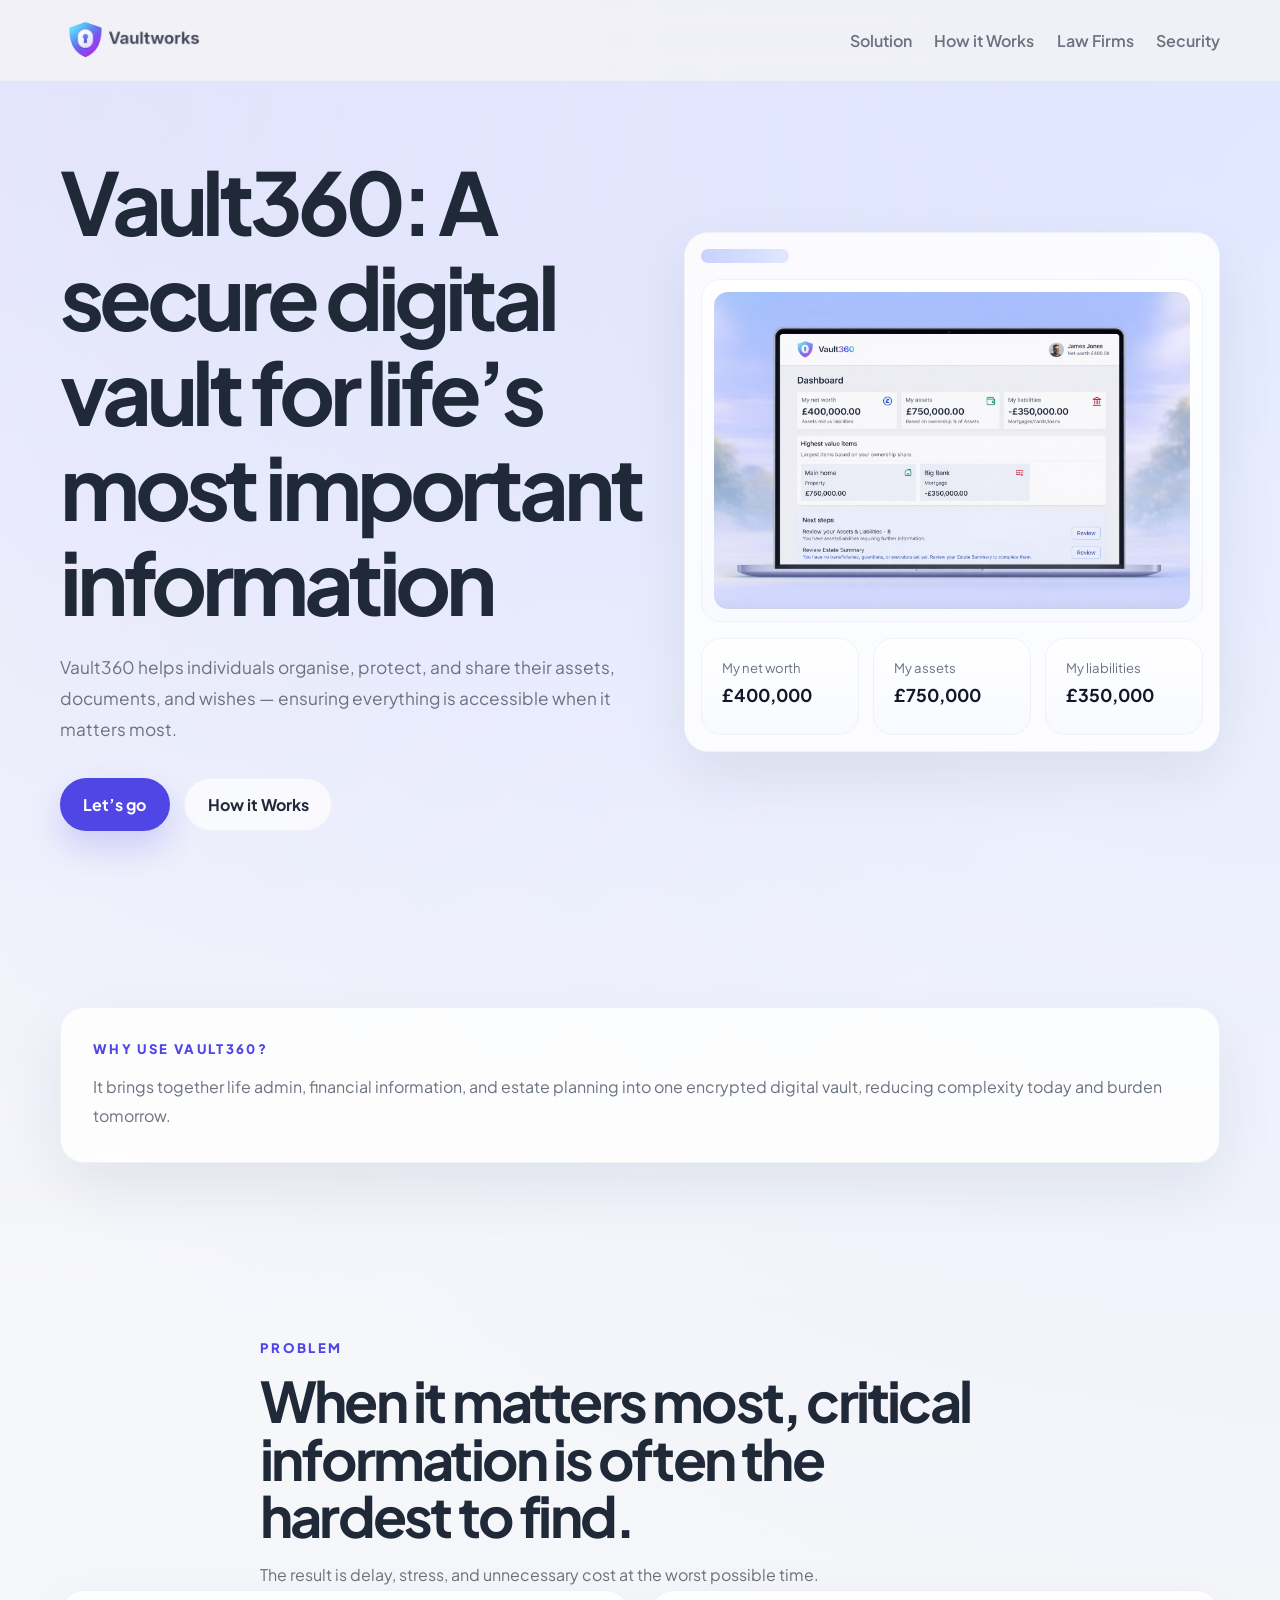
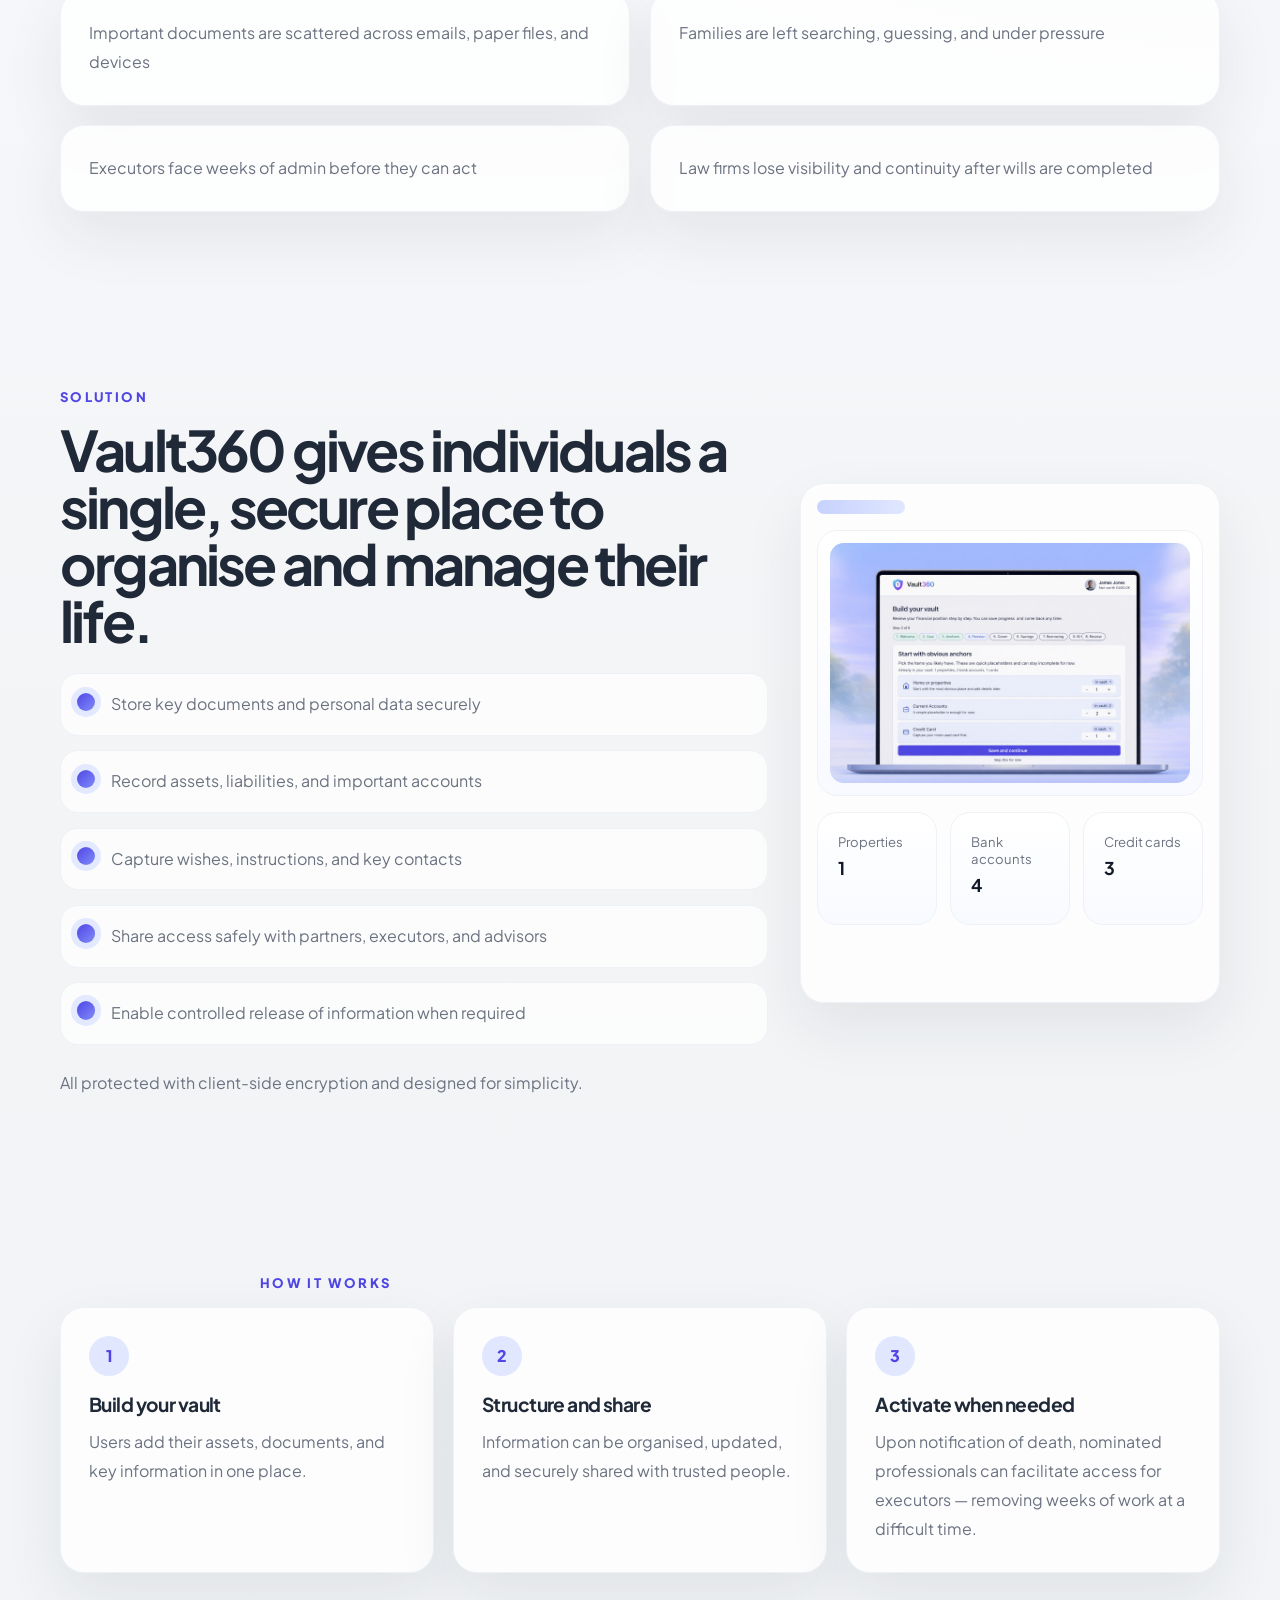
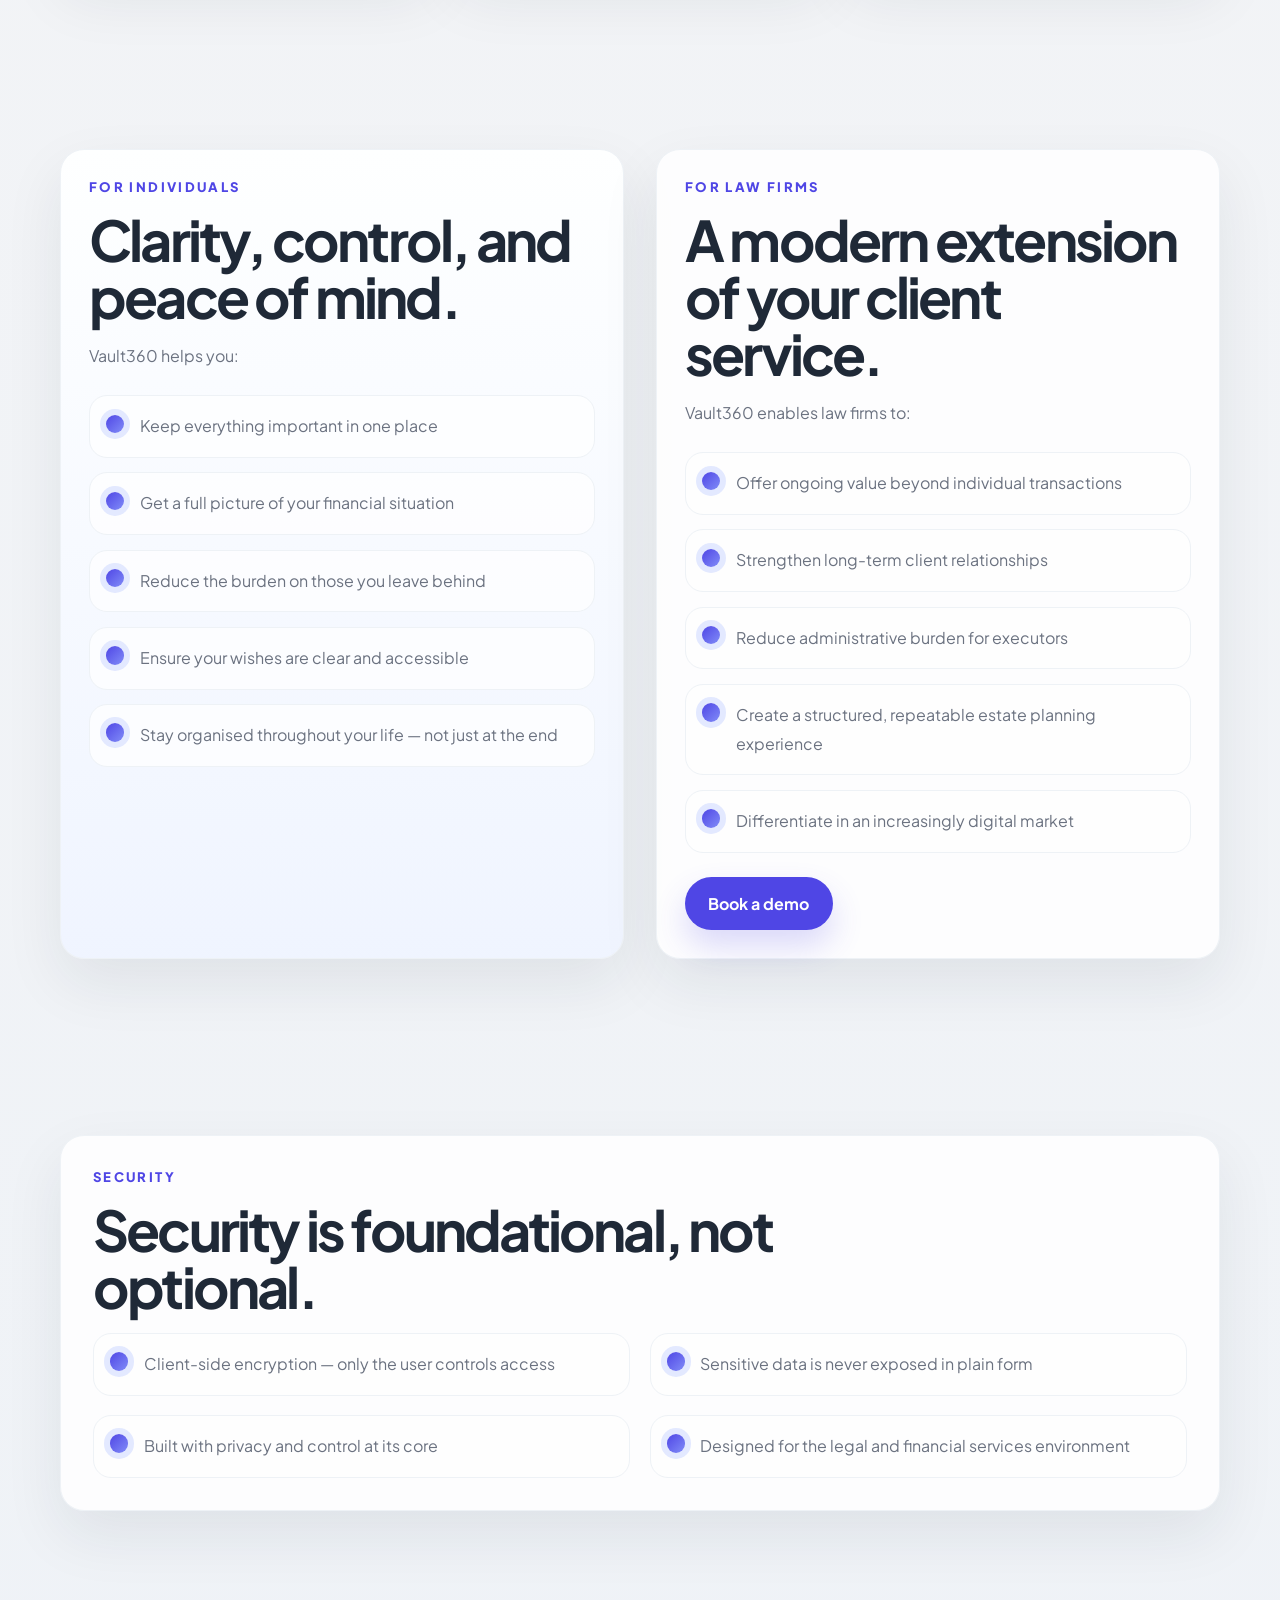
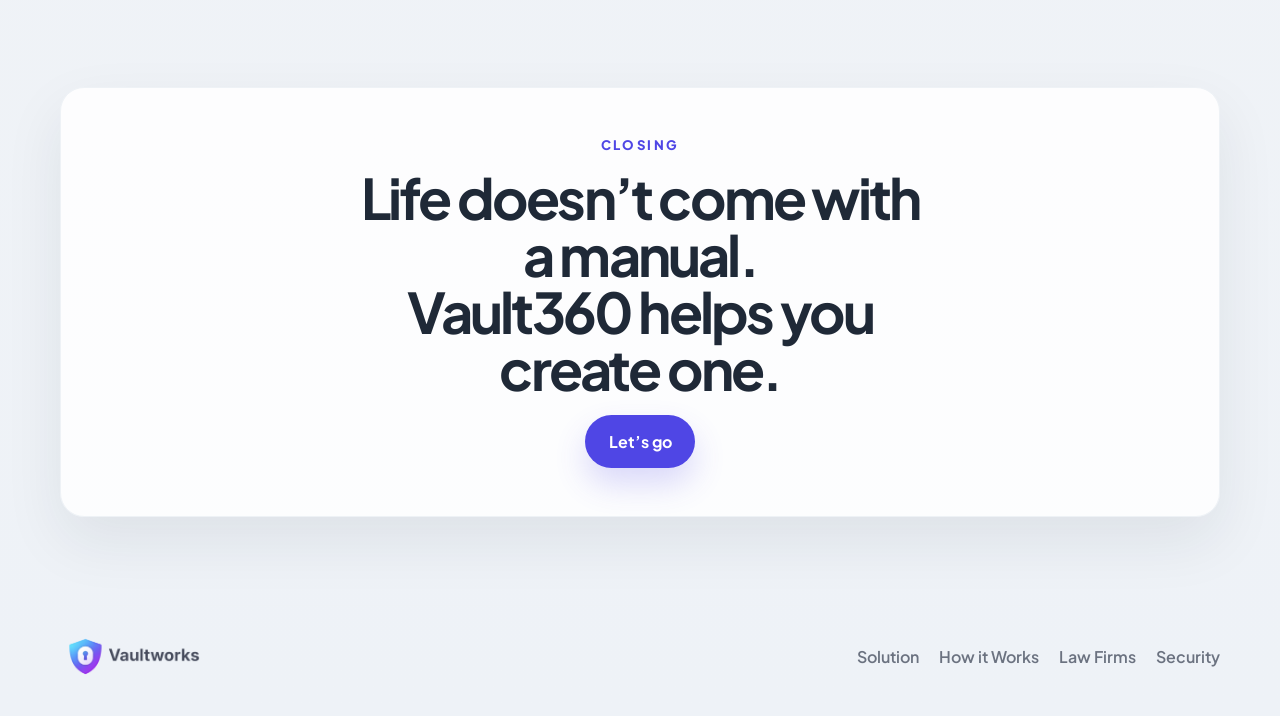
==== index.html @ 90ddd26f "Update index.html" ====
<!DOCTYPE html>
<html lang="en">
<head>
  <meta charset="UTF-8">
  <meta name="viewport" content="width=device-width, initial-scale=1.0">
  <title>Vault360 | Secure Digital Vault</title>
  <meta name="description" content="Vault360 is a secure digital vault delivered through legal professionals to help clients organise, protect, and share life's most important information.">
  <meta name="keywords" content="Vault360, Vaultworks, digital vault, estate planning, legal technology, secure documents">
  <meta name="author" content="Vaultworks">
  <meta name="theme-color" content="#F3F4F6">
  <meta property="og:title" content="Vault360: A secure digital vault for life’s most important information">
  <meta property="og:description" content="Delivered through legal professionals, Vault360 helps individuals organise, protect, and share their assets, documents, and wishes.">
  <meta property="og:type" content="website">
  <meta property="og:url" content="https://vaultworks.co.uk/">
  <meta name="twitter:card" content="summary_large_image">
  <link rel="icon" href="assets/favicon.ico" sizes="any">
  <link rel="icon" type="image/png" sizes="32x32" href="assets/favicon-32x32.png">
  <link rel="apple-touch-icon" href="assets/apple-touch-icon.png">
  <link rel="preconnect" href="https://fonts.googleapis.com">
  <link rel="preconnect" href="https://fonts.gstatic.com" crossorigin>
  <link href="https://fonts.googleapis.com/css2?family=Plus+Jakarta+Sans:wght@400;500;600;700;800&display=swap" rel="stylesheet">
  <link rel="stylesheet" href="style.css">
</head>
<body>
  <header class="site-header">
    <div class="container nav-wrap">
      <a class="brand" href="#top" aria-label="Vaultworks home">
        <img src="assets/Vaultworks-logo.png" alt="Vaultworks" class="brand-logo">
      </a>
      <button class="nav-toggle" type="button" aria-expanded="false" aria-controls="site-nav" aria-label="Open navigation">
        <span></span>
        <span></span>
        <span></span>
      </button>
      <nav id="site-nav" class="site-nav" aria-label="Main navigation">
        <a href="#solution">Solution</a>
        <a href="#how-it-works">How it Works</a>
        <a href="#law-firms">Law Firms</a>
        <a href="#security">Security</a>
      </nav>
    </div>
  </header>

  <main id="top">
    <section class="hero section">
      <div class="container hero-grid">
        <div class="hero-copy">
          <h1>Vault360: A secure digital vault for life’s most important information</h1>
          <p class="lead">Vault360 helps individuals organise, protect, and share their assets, documents, and wishes — ensuring everything is accessible when it matters most.</p>
          <div class="hero-actions">
            <a class="button" href="https://vault360.co.uk" target="_blank">Let’s go</a>
            <a class="button button-secondary" href="#how-it-works">How it Works</a>
          </div>
        </div>
        <div class="hero-visual">
          <div class="mockup mockup-large">
            <div class="mockup-bar"></div>
            <div class="mockup-body">
              <figure class="mockup-shot">
                <img src="assets/vault360-screenshot.png" alt="Vault360 product screenshot" class="mockup-image">
              </figure>
              <div class="mockup-stats">
                <div>
                  <span>My net worth</span>
                  <strong>£400,000</strong>
                </div>
                <div>
                  <span>My assets</span>
                  <strong>£750,000</strong>
                </div>
                <div>
                  <span>My liabilities</span>
                  <strong>£350,000</strong>
                </div>
              </div>
            </div>
          </div>
        </div>
      </div>
    </section>

    <section class="section">
      <div class="container intro-panel">
        <p class="section-kicker">Why use Vault360?</p>
        <p class="intro-copy">It brings together life admin, financial information, and estate planning into one encrypted digital vault, reducing complexity today and burden tomorrow.</p>
      </div>
    </section>

    <section class="section" id="problem">
      <div class="container section-head narrow">
        <p class="section-kicker">Problem</p>
        <h2>When it matters most, critical information is often the hardest to find.</h2>
        <p class="section-summary">The result is delay, stress, and unnecessary cost at the worst possible time.</p>
      </div>
      <div class="container card-grid">
        <article class="info-card">
          <p>Important documents are scattered across emails, paper files, and devices</p>
        </article>
        <article class="info-card">
          <p>Families are left searching, guessing, and under pressure</p>
        </article>
        <article class="info-card">
          <p>Executors face weeks of admin before they can act</p>
        </article>
        <article class="info-card">
          <p>Law firms lose visibility and continuity after wills are completed</p>
        </article>
      </div>
    </section>

    <section class="section" id="solution">
      <div class="container split-layout">
        <div>
          <p class="section-kicker">Solution</p>
          <h2>Vault360 gives individuals a single, secure place to organise and manage their life.</h2>
          <div class="stack-list">
            <div class="list-item">Store key documents and personal data securely</div>
            <div class="list-item">Record assets, liabilities, and important accounts</div>
            <div class="list-item">Capture wishes, instructions, and key contacts</div>
            <div class="list-item">Share access safely with partners, executors, and advisors</div>
            <div class="list-item">Enable controlled release of information when required</div>
          </div>
          <p class="section-summary">All protected with client-side encryption and designed for simplicity.</p>
        </div>
        <div class="mockup mockup-portrait">
          <div class="mockup-bar"></div>
          <div class="mockup-body">
            <figure class="mockup-shot mockup-shot-tall">
              <img src="assets/vault360-guided-vault-setup.png" alt="Vault360 guided vault setup screen" class="mockup-image">
            </figure>
            <div class="mockup-stats">
                <div>
                  <span>Properties</span>
                  <strong>1</strong>
                </div>
                <div>
                  <span>Bank accounts</span>
                  <strong>4</strong>
                </div>
                <div>
                  <span>Credit cards</span>
                  <strong>3</strong>
                </div>
              </div>
          </div>
        </div>
      </div>
    </section>

    <section class="section" id="how-it-works">
      <div class="container section-head narrow">
        <p class="section-kicker">How It Works</p>
      </div>
      <div class="container steps-grid">
        <article class="step-card">
          <span class="step-number">1</span>
          <h3>Build your vault</h3>
          <p>Users add their assets, documents, and key information in one place.</p>
        </article>
        <article class="step-card">
          <span class="step-number">2</span>
          <h3>Structure and share</h3>
          <p>Information can be organised, updated, and securely shared with trusted people.</p>
        </article>
        <article class="step-card">
          <span class="step-number">3</span>
          <h3>Activate when needed</h3>
          <p>Upon notification of death, nominated professionals can facilitate access for executors — removing weeks of work at a difficult time.</p>
        </article>
      </div>
    </section>

    <section class="section">
      <div class="container audience-grid">
        <article class="audience-card audience-primary">
          <p class="section-kicker">For Individuals</p>
          <h2>Clarity, control, and peace of mind.</h2>
          <p class="section-summary">Vault360 helps you:</p>
          <div class="stack-list">
            <div class="list-item">Keep everything important in one place</div>
            <div class="list-item">Get a full picture of your financial situation</div>
            <div class="list-item">Reduce the burden on those you leave behind</div>
            <div class="list-item">Ensure your wishes are clear and accessible</div>
            <div class="list-item">Stay organised throughout your life — not just at the end</div>
          </div>
        </article>
        <article class="audience-card" id="law-firms">
          <p class="section-kicker">For Law Firms</p>
          <h2>A modern extension of your client service.</h2>
          <p class="section-summary">Vault360 enables law firms to:</p>
          <div class="stack-list">
            <div class="list-item">Offer ongoing value beyond individual transactions</div>
            <div class="list-item">Strengthen long-term client relationships</div>
            <div class="list-item">Reduce administrative burden for executors</div>
            <div class="list-item">Create a structured, repeatable estate planning experience</div>
            <div class="list-item">Differentiate in an increasingly digital market</div>
          </div>
          <a class="button js-demo-trigger" href="#demo-form">Book a demo</a>
        </article>
      </div>
    </section>

    <section class="section" id="security">
      <div class="container security-panel">
        <div class="section-head narrow">
          <p class="section-kicker">Security</p>
          <h2>Security is foundational, not optional.</h2>
        </div>
        <div class="security-grid">
          <div class="security-item">Client-side encryption — only the user controls access</div>
          <div class="security-item">Sensitive data is never exposed in plain form</div>
          <div class="security-item">Built with privacy and control at its core</div>
          <div class="security-item">Designed for the legal and financial services environment</div>
        </div>
      </div>
    </section>

    <section class="section" id="closing">
      <div class="container closing-panel">
        <p class="section-kicker">Closing</p>
        <h2>Life doesn’t come with a manual.<br>Vault360 helps you create one.</h2>
        <a class="button" href="https://vault360.co.uk" target="_blank">Let’s go</a>
      </div>
    </section>

    <section class="section demo-section is-hidden" id="demo-form" aria-hidden="true">
      <div class="container demo-panel">
        <p class="section-kicker">Book a Demo</p>
        <h2>See Vault360 in action.</h2>
        <div class="hs-form-frame hubspot-form-container" data-region="eu1" data-form-id="9f4dad7c-15ca-4f42-bc0c-88ce9c1a9a01" data-portal-id="147949500"></div>
      </div>
    </section>
  </main>

  <footer class="site-footer">
    <div class="container footer-wrap">
      <div>
        <img src="assets/Vaultworks-logo.png" alt="Vaultworks" class="footer-logo">
      </div>
      <div class="footer-links">
        <a href="#solution">Solution</a>
        <a href="#how-it-works">How it Works</a>
        <a href="#law-firms">Law Firms</a>
        <a href="#security">Security</a>        
      </div>
    </div>
  </footer>

  <script src="https://js-eu1.hsforms.net/forms/embed/147949500.js" defer></script>
  <script src="script.js"></script>
</body>
</html>
---- style.css ----
:root {
  --background: #f3f4f6;
  --foreground: #1f2937;
  --card: #ffffff;
  --card-foreground: #111827;
  --primary: #4f46e5;
  --primary-foreground: #ffffff;
  --secondary: #e0e7ff;
  --secondary-foreground: #1f2937;
  --muted-foreground: #6b7280;
  --border: #eef2f6;
  --ring: #4f46e5;
  --shadow: 0 24px 60px rgba(31, 41, 55, 0.08);
  --radius: 24px;
  --max-width: 1160px;
}

* {
  box-sizing: border-box;
}

html {
  scroll-behavior: smooth;
}

body {
  margin: 0;
  font-family: "Plus Jakarta Sans", sans-serif;
  color: var(--foreground);
  background:
    radial-gradient(circle at top left, rgba(79, 70, 229, 0.1), transparent 24%),
    radial-gradient(circle at right top, rgba(224, 231, 255, 1), transparent 30%),
    linear-gradient(180deg, #fafbff 0%, var(--background) 45%, #eef2f7 100%);
}

a {
  color: inherit;
  text-decoration: none;
}

img {
  display: block;
  max-width: 100%;
}

.container {
  width: min(calc(100% - 2rem), var(--max-width));
  margin: 0 auto;
}

.narrow {
  max-width: 760px;
}

.section {
  padding: 5.5rem 0;
}

.site-header {
  position: sticky;
  top: 0;
  z-index: 20;
  background: rgba(243, 244, 246, 0.84);
  border-bottom: 1px solid rgba(238, 242, 246, 0.95);
  backdrop-filter: blur(14px);
}

.nav-wrap {
  display: flex;
  align-items: center;
  justify-content: space-between;
  gap: 1rem;
  min-height: 80px;
}

.brand {
  display: inline-flex;
  align-items: center;
}

.brand-logo,
.footer-logo {
  height: 54px;
  width: auto;
}

.site-nav {
  display: flex;
  align-items: center;
  gap: 1.4rem;
}

.site-nav a,
.footer-links a {
  color: var(--muted-foreground);
  font-weight: 600;
  transition: color 180ms ease;
}

.site-nav a:hover,
.footer-links a:hover {
  color: var(--foreground);
}

.nav-toggle {
  display: none;
  width: 48px;
  height: 48px;
  padding: 0;
  border: 1px solid var(--border);
  border-radius: 14px;
  background: rgba(255, 255, 255, 0.9);
  cursor: pointer;
}

.nav-toggle span {
  display: block;
  width: 20px;
  height: 2px;
  margin: 5px auto;
  background: var(--foreground);
  border-radius: 999px;
}

.hero {
  padding-top: 4.5rem;
}

.hero-grid,
.split-layout,
.audience-grid,
.footer-wrap {
  display: grid;
  gap: 2rem;
}

.hero-grid {
  grid-template-columns: minmax(0, 1.05fr) minmax(0, 0.95fr);
  align-items: center;
}

.eyebrow,
.section-kicker {
  margin: 0 0 1rem;
  color: var(--primary);
  font-size: 0.82rem;
  font-weight: 800;
  letter-spacing: 0.18em;
  text-transform: uppercase;
}

h1,
h2,
h3,
p {
  margin-top: 0;
}

h1 {
  font-size: clamp(3rem, 7vw, 5.4rem);
  line-height: 1.1;
  letter-spacing: -0.06em;
  margin-bottom: 1.5rem;
  max-width: 12ch;
}

h2 {
  font-size: clamp(2rem, 4.6vw, 3.5rem);
  line-height: 1.02;
  letter-spacing: -0.05em;
  margin-bottom: 1.1rem;
}

h3 {
  font-size: 1.2rem;
  letter-spacing: -0.03em;
  margin-bottom: 0.8rem;
}

.lead,
.section-summary,
.intro-copy,
.footer-copy,
.mockup-card p,
.step-card p,
.info-card p,
.list-item,
.security-item {
  color: var(--muted-foreground);
  line-height: 1.8;
}

.lead {
  max-width: 60ch;
  font-size: 1.08rem;
  margin-bottom: 0;
}

.hero-actions {
  display: flex;
  flex-wrap: wrap;
  gap: 0.9rem;
  margin-top: 2rem;
}

.button {
  appearance: none;
  display: inline-flex;
  align-items: center;
  justify-content: center;
  min-height: 52px;
  padding: 0.95rem 1.4rem;
  border: 1px solid transparent;
  border-radius: 999px;
  background: var(--primary);
  color: var(--primary-foreground);
  font-weight: 700;
  box-shadow: 0 16px 32px rgba(79, 70, 229, 0.2);
  transition: transform 180ms ease, filter 180ms ease, box-shadow 180ms ease;
}

.button:hover,
.button:focus-visible {
  transform: translateY(-2px);
  filter: brightness(0.96);
  box-shadow: 0 18px 36px rgba(79, 70, 229, 0.24);
}

.button-secondary {
  background: rgba(255, 255, 255, 0.72);
  border-color: var(--border);
  color: var(--secondary-foreground);
  box-shadow: none;
}

.button-secondary:hover,
.button-secondary:focus-visible {
  box-shadow: none;
}

.intro-panel,
.info-card,
.step-card,
.audience-card,
.security-panel,
.mockup,
.closing-panel {
  background: rgba(255, 255, 255, 0.86);
  border: 1px solid var(--border);
  border-radius: var(--radius);
  box-shadow: var(--shadow);
}

.intro-panel,
.security-panel,
.closing-panel {
  padding: 2rem;
}

.intro-copy:last-child,
.section-summary:last-child,
.footer-copy:last-child,
.step-card p:last-child,
.info-card p:last-child,
.mockup-card p:last-child {
  margin-bottom: 0;
}

.card-grid,
.steps-grid,
.security-grid {
  display: grid;
  gap: 1.2rem;
}

.card-grid {
  grid-template-columns: repeat(2, minmax(0, 1fr));
}

.info-card,
.step-card,
.audience-card {
  padding: 1.75rem;
}

.split-layout {
  grid-template-columns: minmax(0, 1fr) minmax(320px, 420px);
  align-items: center;
}

.stack-list {
  display: grid;
  gap: 0.9rem;
  margin: 1.5rem 0;
}

.list-item,
.security-item {
  position: relative;
  padding: 1rem 1rem 1rem 3.1rem;
  background: rgba(255, 255, 255, 0.74);
  border: 1px solid var(--border);
  border-radius: 18px;
}

.list-item::before,
.security-item::before {
  content: "";
  position: absolute;
  top: 1.15rem;
  left: 1rem;
  width: 1.15rem;
  height: 1.15rem;
  border-radius: 50%;
  background: linear-gradient(135deg, #4f46e5, #818cf8);
  box-shadow: 0 0 0 6px rgba(224, 231, 255, 0.9);
}

.mockup {
  padding: 1rem;
}

.mockup-large {
  min-height: 480px;
}

.mockup-portrait {
  min-height: 520px;
}

.mockup-bar {
  height: 14px;
  width: 88px;
  margin-bottom: 1rem;
  border-radius: 999px;
  background: linear-gradient(90deg, #c7d2fe, #e0e7ff);
}

.mockup-body {
  display: grid;
  gap: 1rem;
  min-height: calc(100% - 30px);
}

.mockup-card,
.mockup-stats > div,
.mockup-shot {
  padding: 1.25rem;
  border: 1px solid var(--border);
  border-radius: 20px;
  background: linear-gradient(180deg, #ffffff 0%, #f8faff 100%);
}

.mockup-shot {
  margin: 0;
  padding: 0.75rem;
  overflow: hidden;
}

.mockup-shot-tall {
  height: 100%;
}

.mockup-image {
  width: 100%;
  height: 100%;
  border-radius: 14px;
  object-fit: contain;
}

.mockup-label {
  display: inline-block;
  margin-bottom: 0.8rem;
  color: var(--primary);
  font-size: 0.74rem;
  font-weight: 800;
  letter-spacing: 0.12em;
  text-transform: uppercase;
}

.mockup-card strong,
.mockup-stats strong {
  display: block;
  margin-bottom: 0.5rem;
  color: var(--card-foreground);
  font-size: 1.1rem;
}

.mockup-stats {
  display: grid;
  grid-template-columns: repeat(3, minmax(0, 1fr));
  gap: 0.85rem;
}

.mockup-stats span {
  display: block;
  margin-bottom: 0.45rem;
  color: var(--muted-foreground);
  font-size: 0.82rem;
}

.mockup-lines {
  display: grid;
  gap: 0.9rem;
}

.mockup-lines span {
  display: block;
  height: 68px;
  border-radius: 16px;
  background: linear-gradient(90deg, #eef2ff, #ffffff);
  border: 1px solid var(--border);
}

.steps-grid {
  grid-template-columns: repeat(3, minmax(0, 1fr));
}

.step-number {
  display: inline-flex;
  align-items: center;
  justify-content: center;
  width: 2.5rem;
  height: 2.5rem;
  margin-bottom: 1rem;
  border-radius: 50%;
  background: var(--secondary);
  color: var(--primary);
  font-weight: 800;
}

.audience-grid {
  grid-template-columns: repeat(2, minmax(0, 1fr));
}

.audience-primary {
  background: linear-gradient(180deg, rgba(255, 255, 255, 0.96) 0%, rgba(240, 244, 255, 0.96) 100%);
}

.security-grid {
  grid-template-columns: repeat(2, minmax(0, 1fr));
}

.closing-panel {
  text-align: center;
  padding: 3rem 2rem;
}

.closing-panel h2 {
  max-width: 14ch;
  margin-inline: auto;
}

.footer-wrap {
  grid-template-columns: minmax(0, 1fr) auto;
  align-items: center;
  padding: 1.5rem 0 2rem;
  border-top: 1px solid var(--border);
}

.footer-copy {
  max-width: 50ch;
  margin: 1rem 0 0;
}

.footer-links {
  display: flex;
  flex-wrap: wrap;
  gap: 1rem 1.25rem;
}

body.menu-open {
  overflow: hidden;
}

.demo-section {
  transition: opacity 220ms ease;
}

.demo-section.is-hidden {
  max-height: 0;
  padding-top: 0;
  padding-bottom: 0;
  overflow: hidden;
  opacity: 0;
  pointer-events: none;
}

.demo-panel {
  padding: 2rem;
  background: rgba(255, 255, 255, 0.9);
  border: 1px solid var(--border);
  border-radius: var(--radius);
  box-shadow: var(--shadow);
}

.hubspot-form-container {
  min-height: 400px;
}

@media (max-width: 980px) {
  .hero-grid,
  .split-layout,
  .audience-grid,
  .card-grid,
  .steps-grid,
  .security-grid,
  .footer-wrap {
    grid-template-columns: 1fr;
  }

  h1 {
    max-width: none;
  }

  .mockup-large,
  .mockup-portrait {
    min-height: 0;
  }

  .footer-wrap {
    gap: 1.5rem;
  }
}

@media (max-width: 820px) {
  .nav-toggle {
    display: inline-block;
  }

  .site-nav {
    position: absolute;
    top: calc(100% + 0.75rem);
    right: 1rem;
    left: 1rem;
    display: none;
    flex-direction: column;
    align-items: flex-start;
    gap: 1rem;
    padding: 1rem;
    border: 1px solid var(--border);
    border-radius: 20px;
    background: rgba(255, 255, 255, 0.98);
    box-shadow: var(--shadow);
  }

  .site-nav.is-open {
    display: flex;
  }

  .brand-logo,
  .footer-logo {
    height: 44px;
  }

  .section {
    padding: 4.25rem 0;
  }

  h1 {
    font-size: clamp(2.7rem, 13vw, 4.1rem);
  }

  h2 {
    font-size: clamp(1.85rem, 9vw, 3rem);
  }

  .mockup-stats {
    grid-template-columns: 1fr;
  }
}

@media (prefers-reduced-motion: reduce) {
  html {
    scroll-behavior: auto;
  }

  *,
  *::before,
  *::after {
    animation: none !important;
    transition: none !important;
  }
}
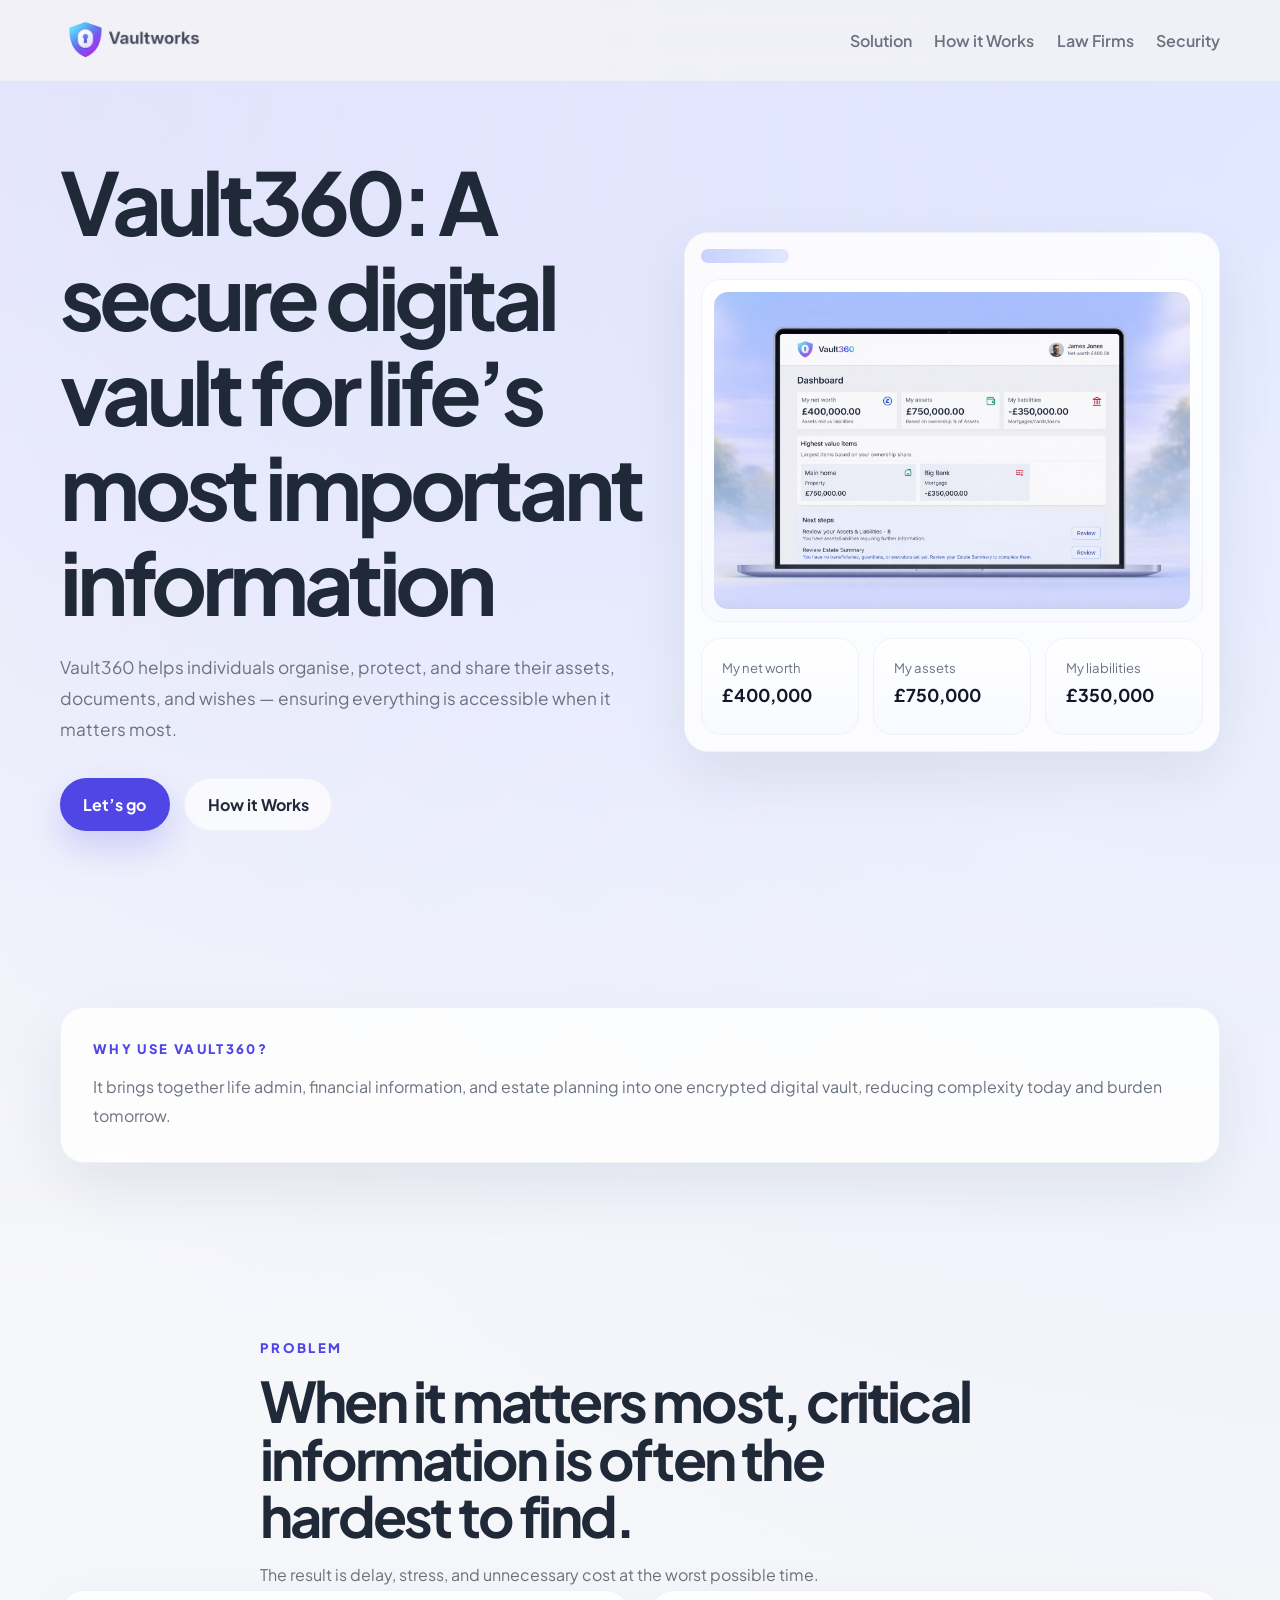
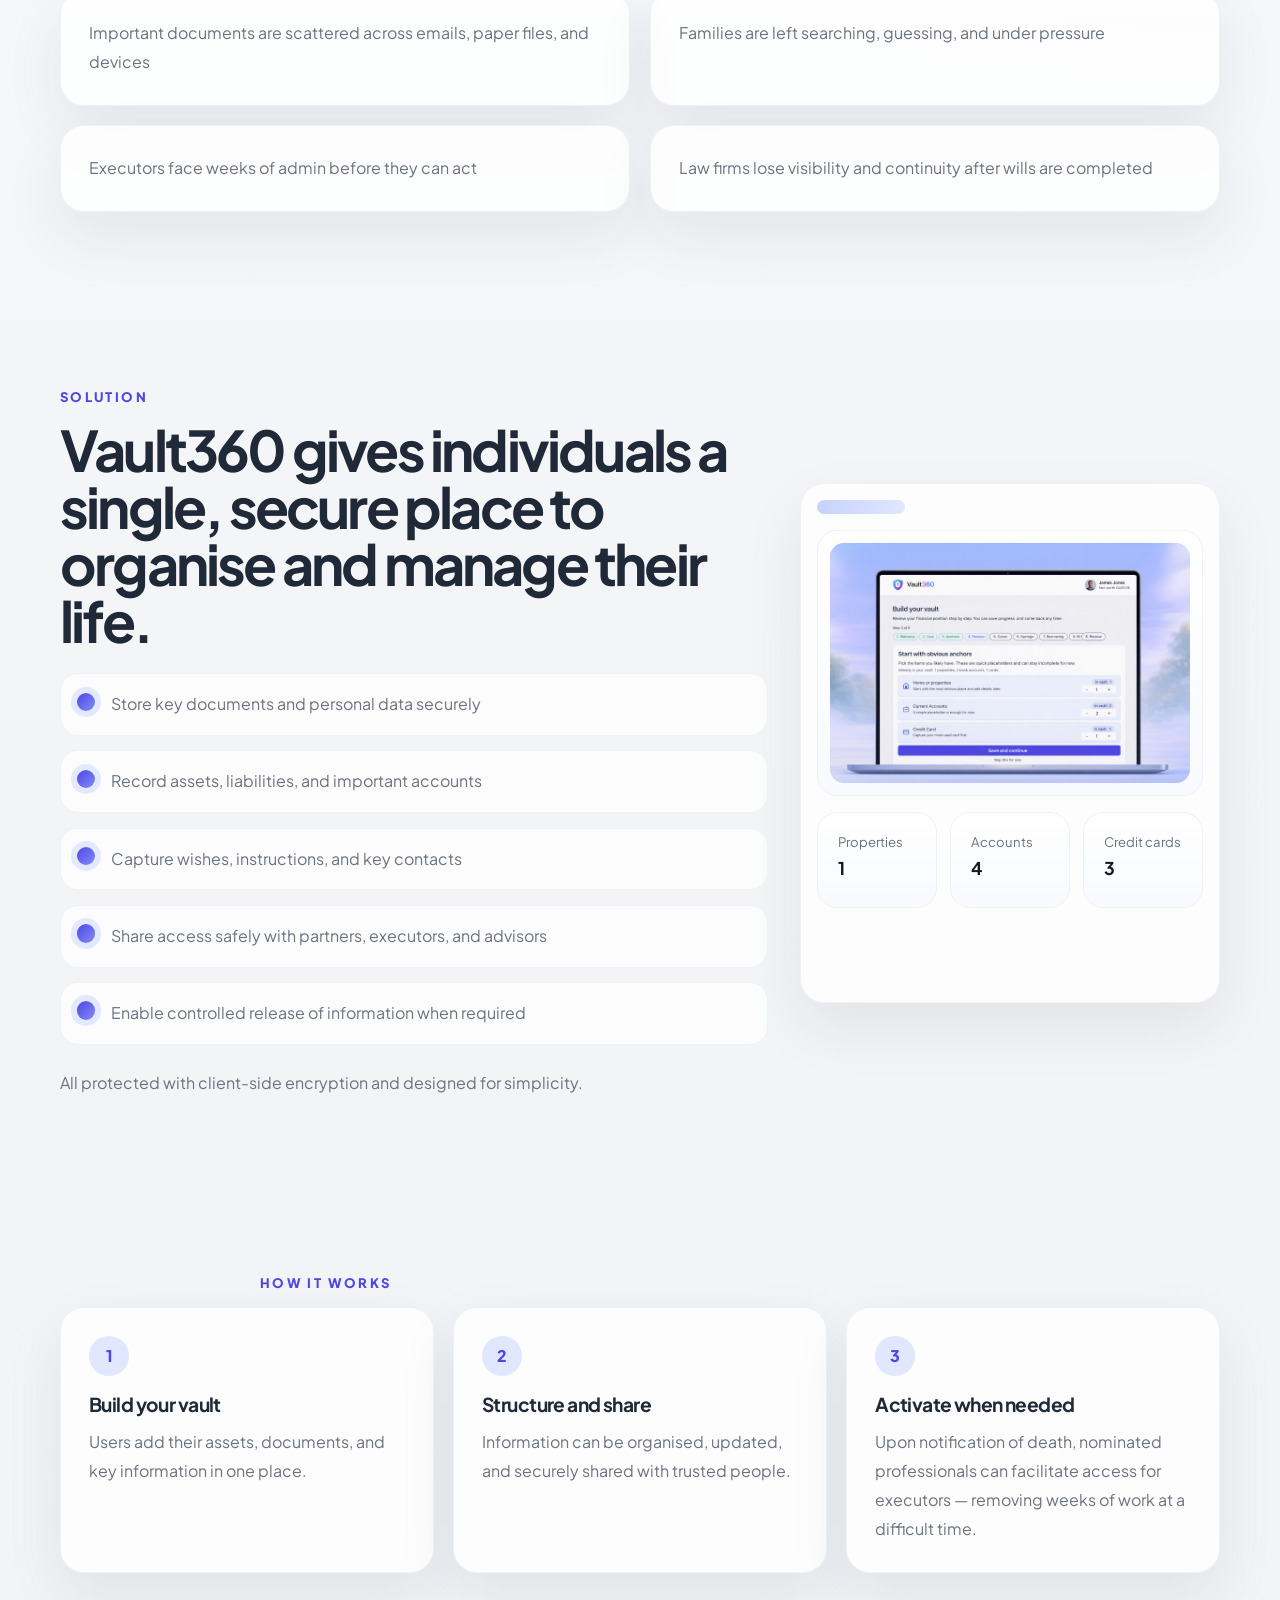
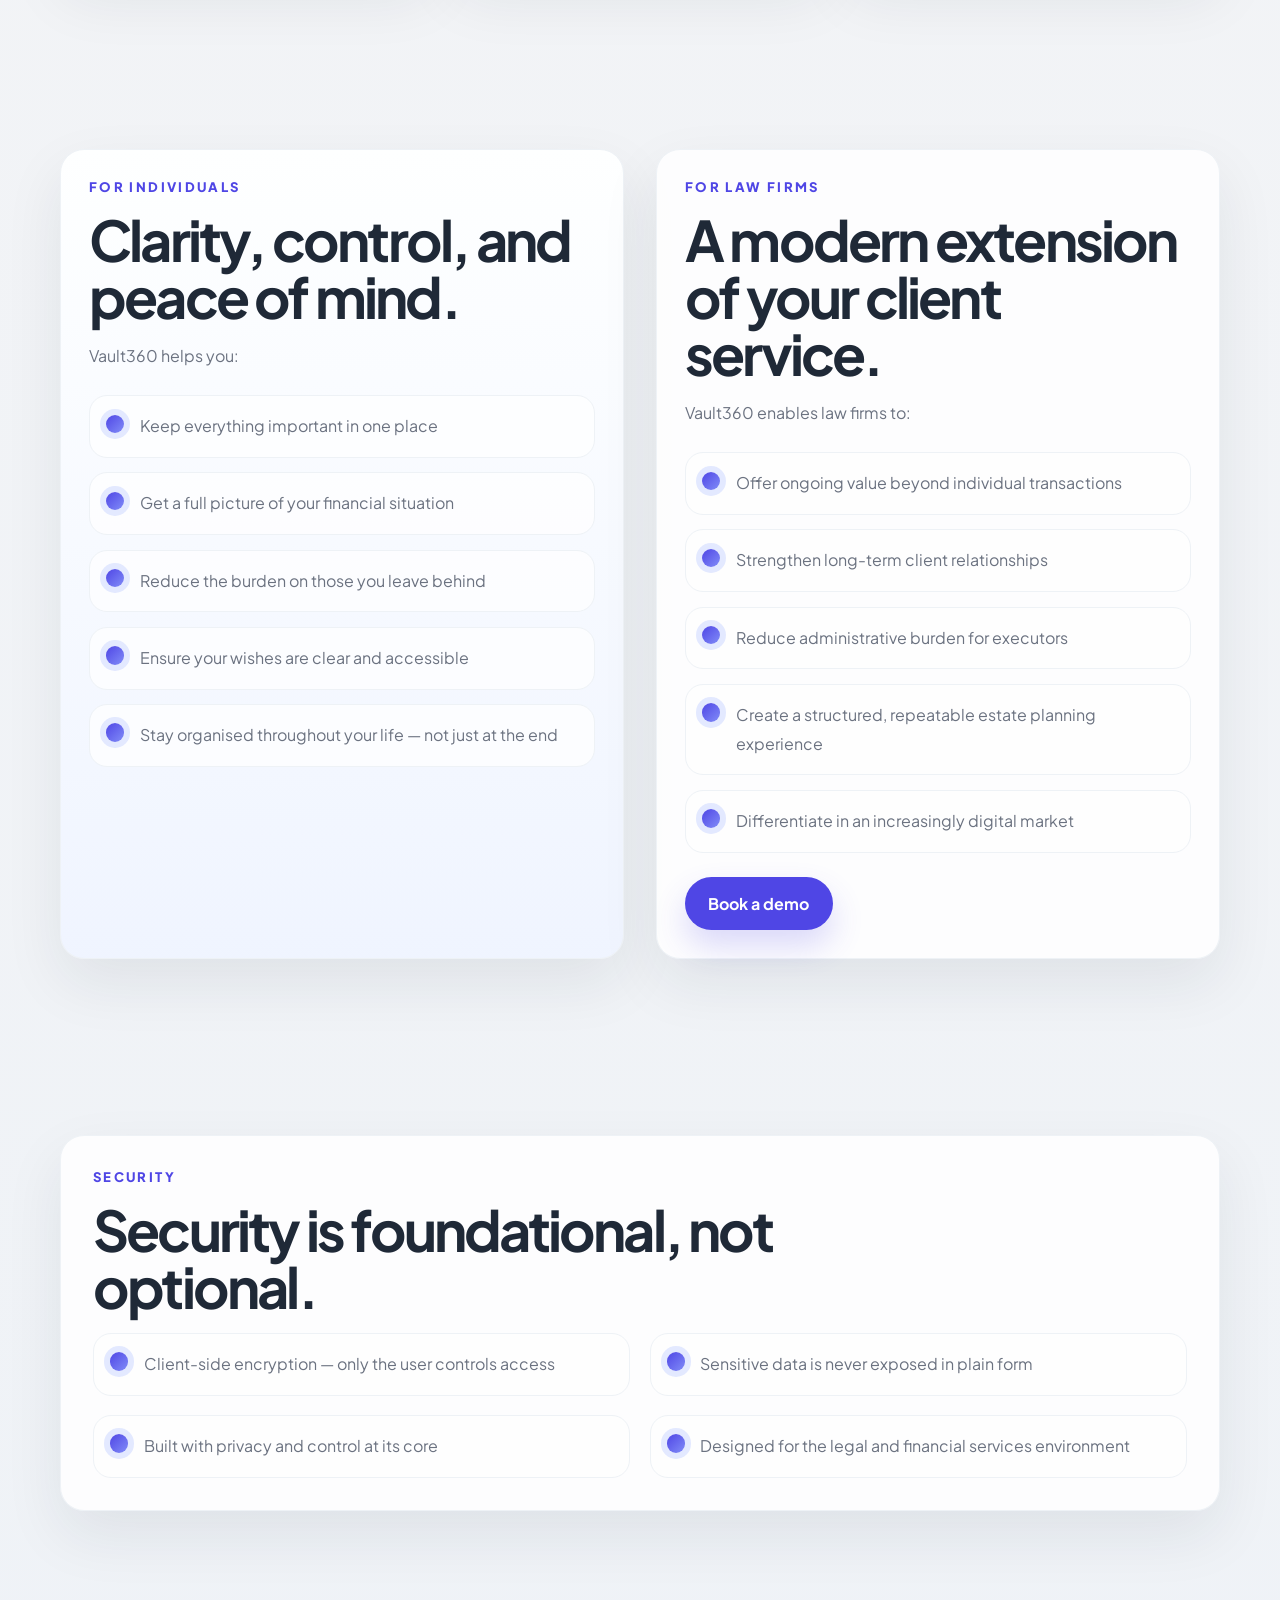
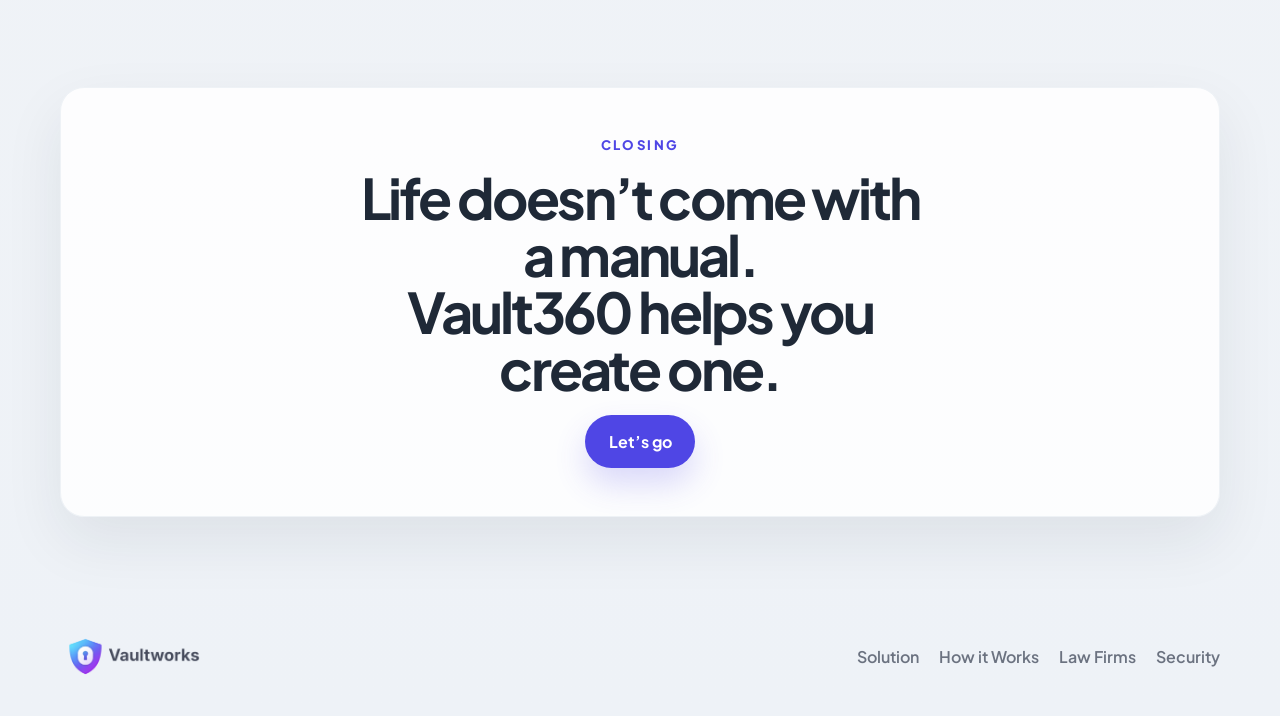
==== commit 7422f28f: "Update index.html" ====
--- a/index.html
+++ b/index.html
@@ -134,7 +134,7 @@
                   <strong>1</strong>
                 </div>
                 <div>
-                  <span>Bank accounts</span>
+                  <span>Accounts</span>
                   <strong>4</strong>
                 </div>
                 <div>
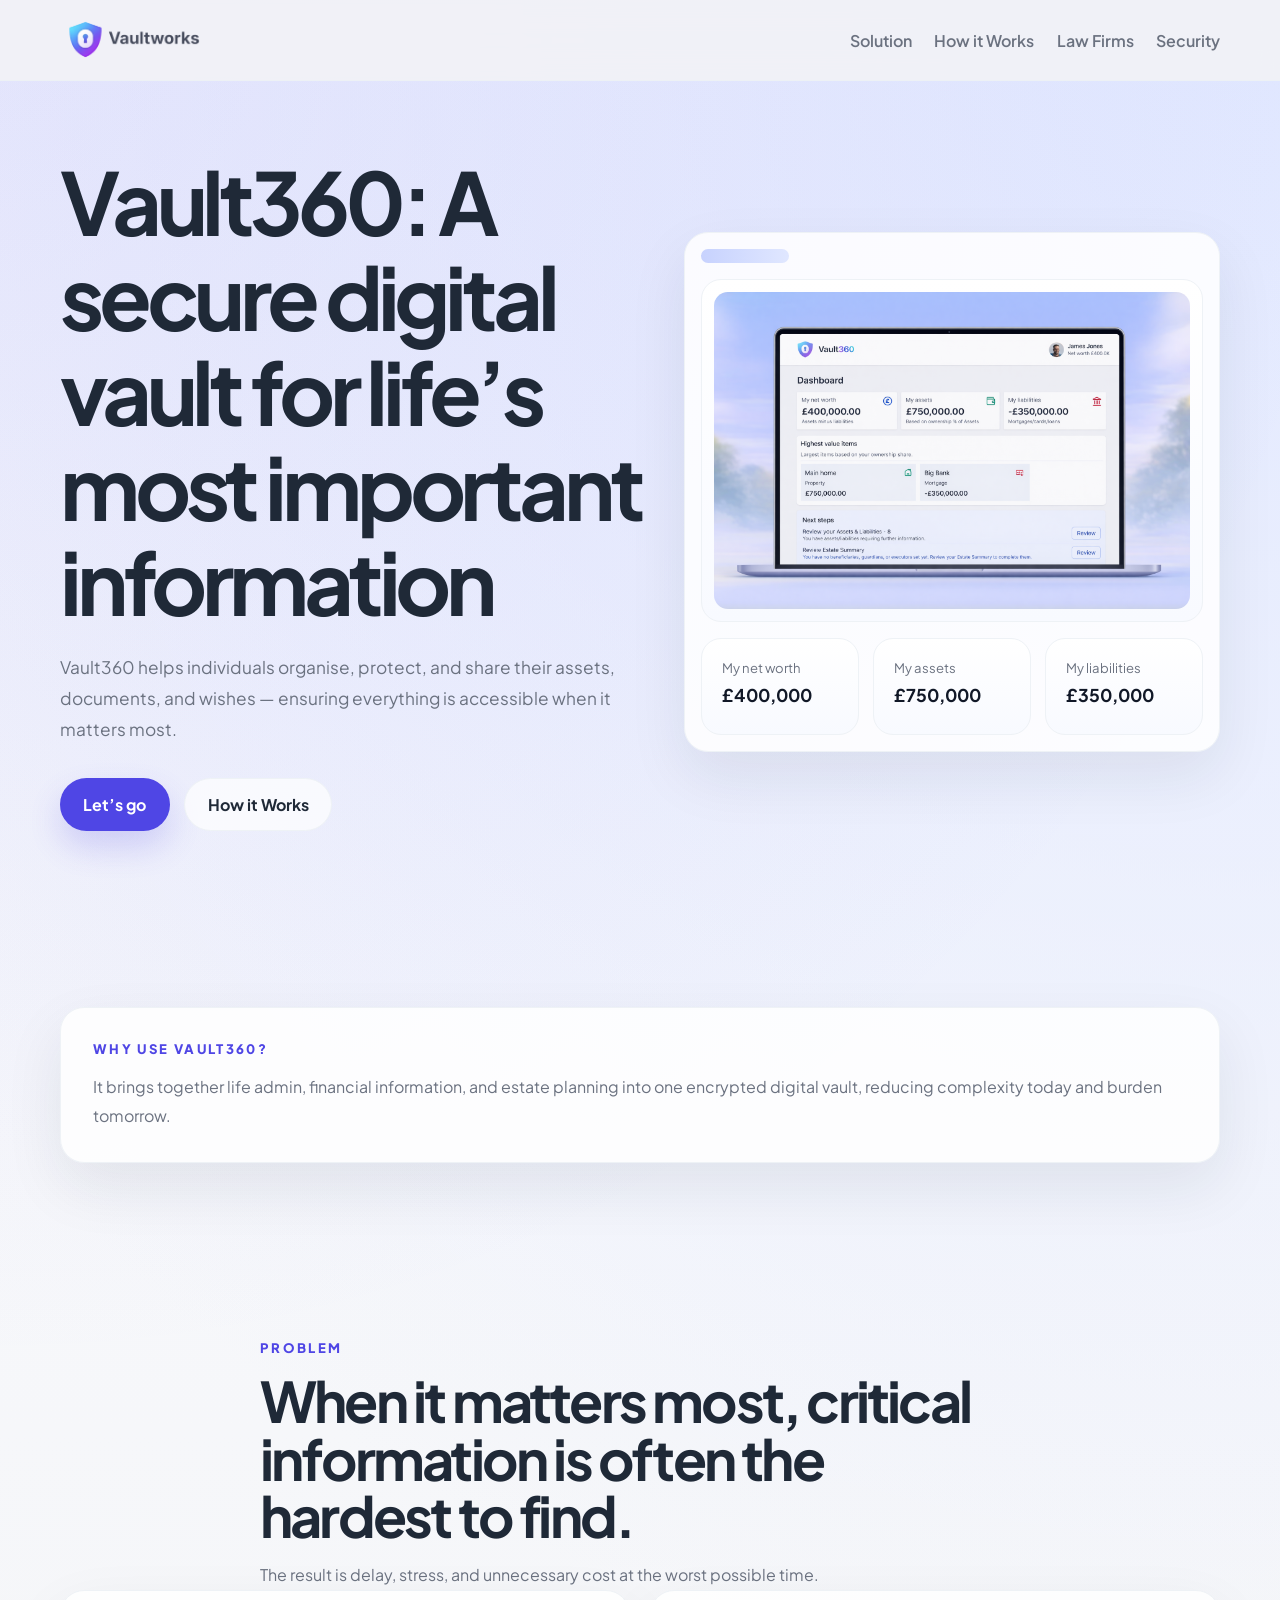
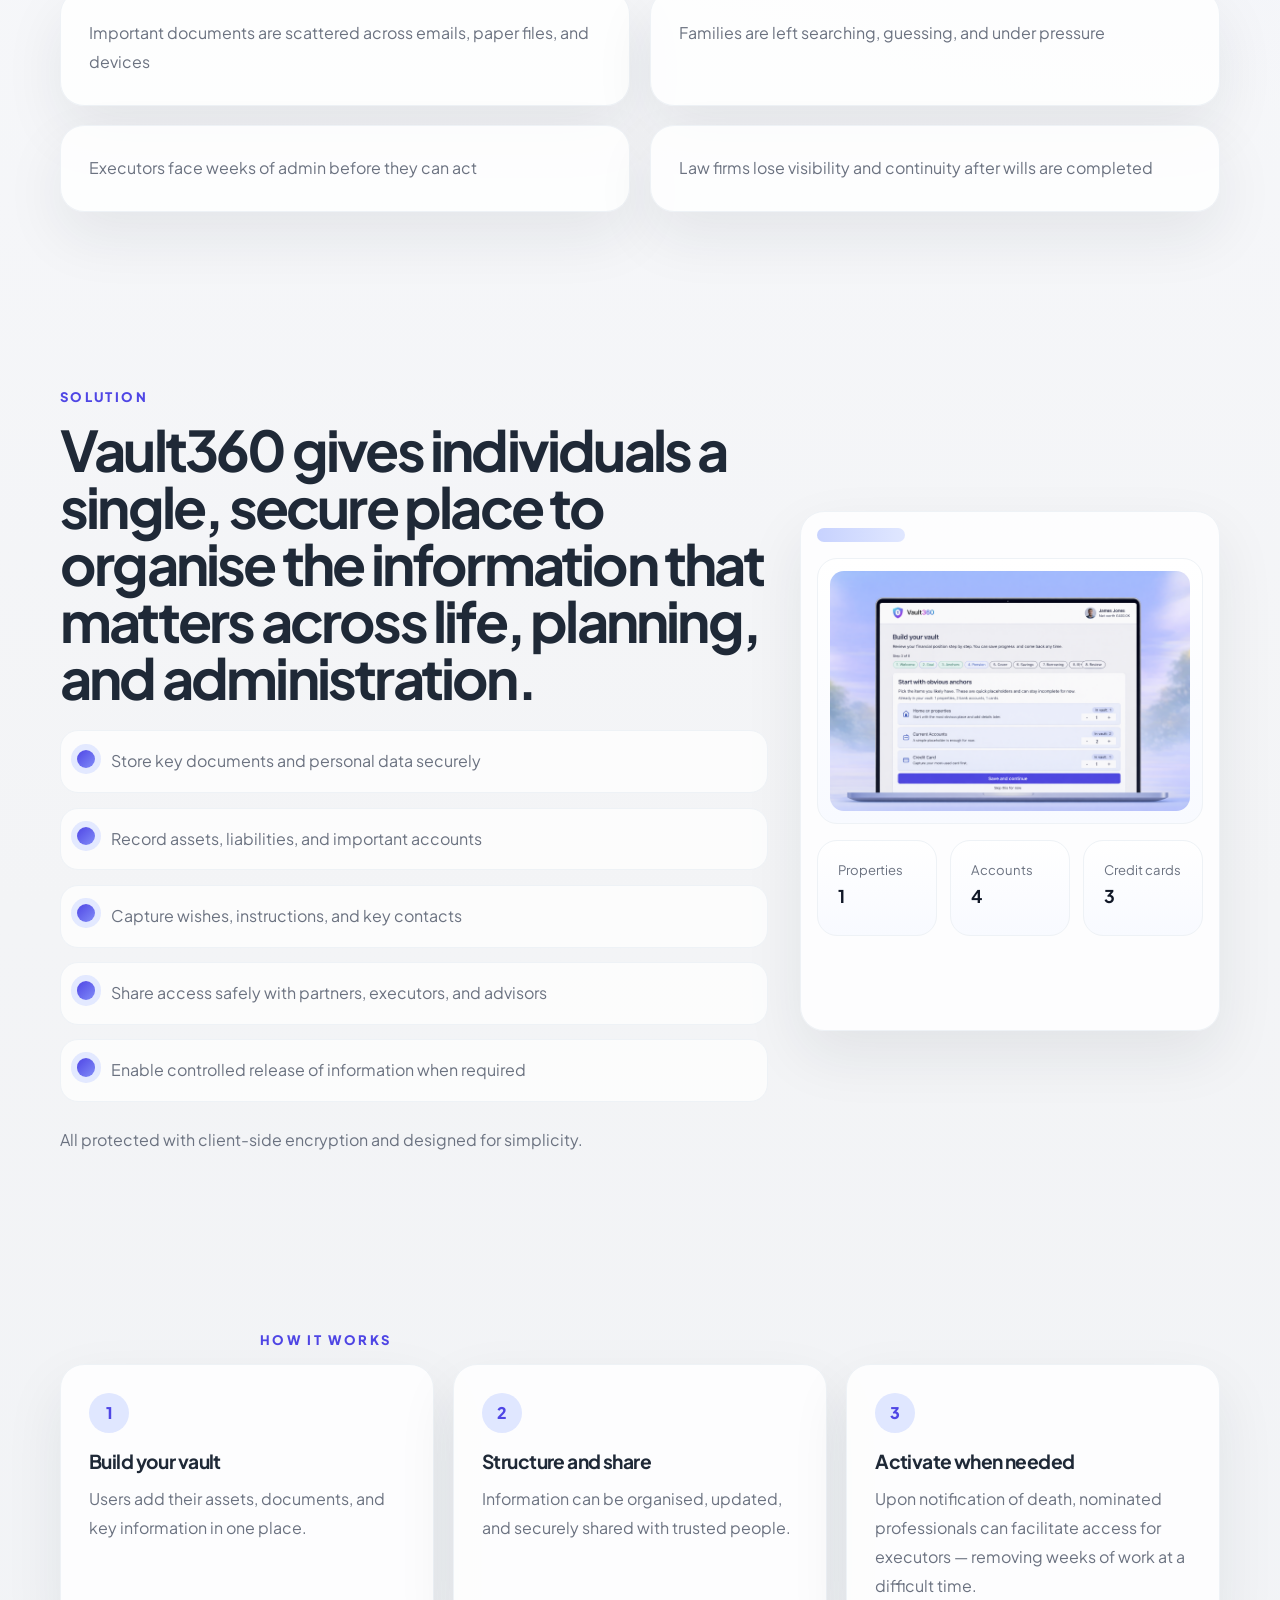
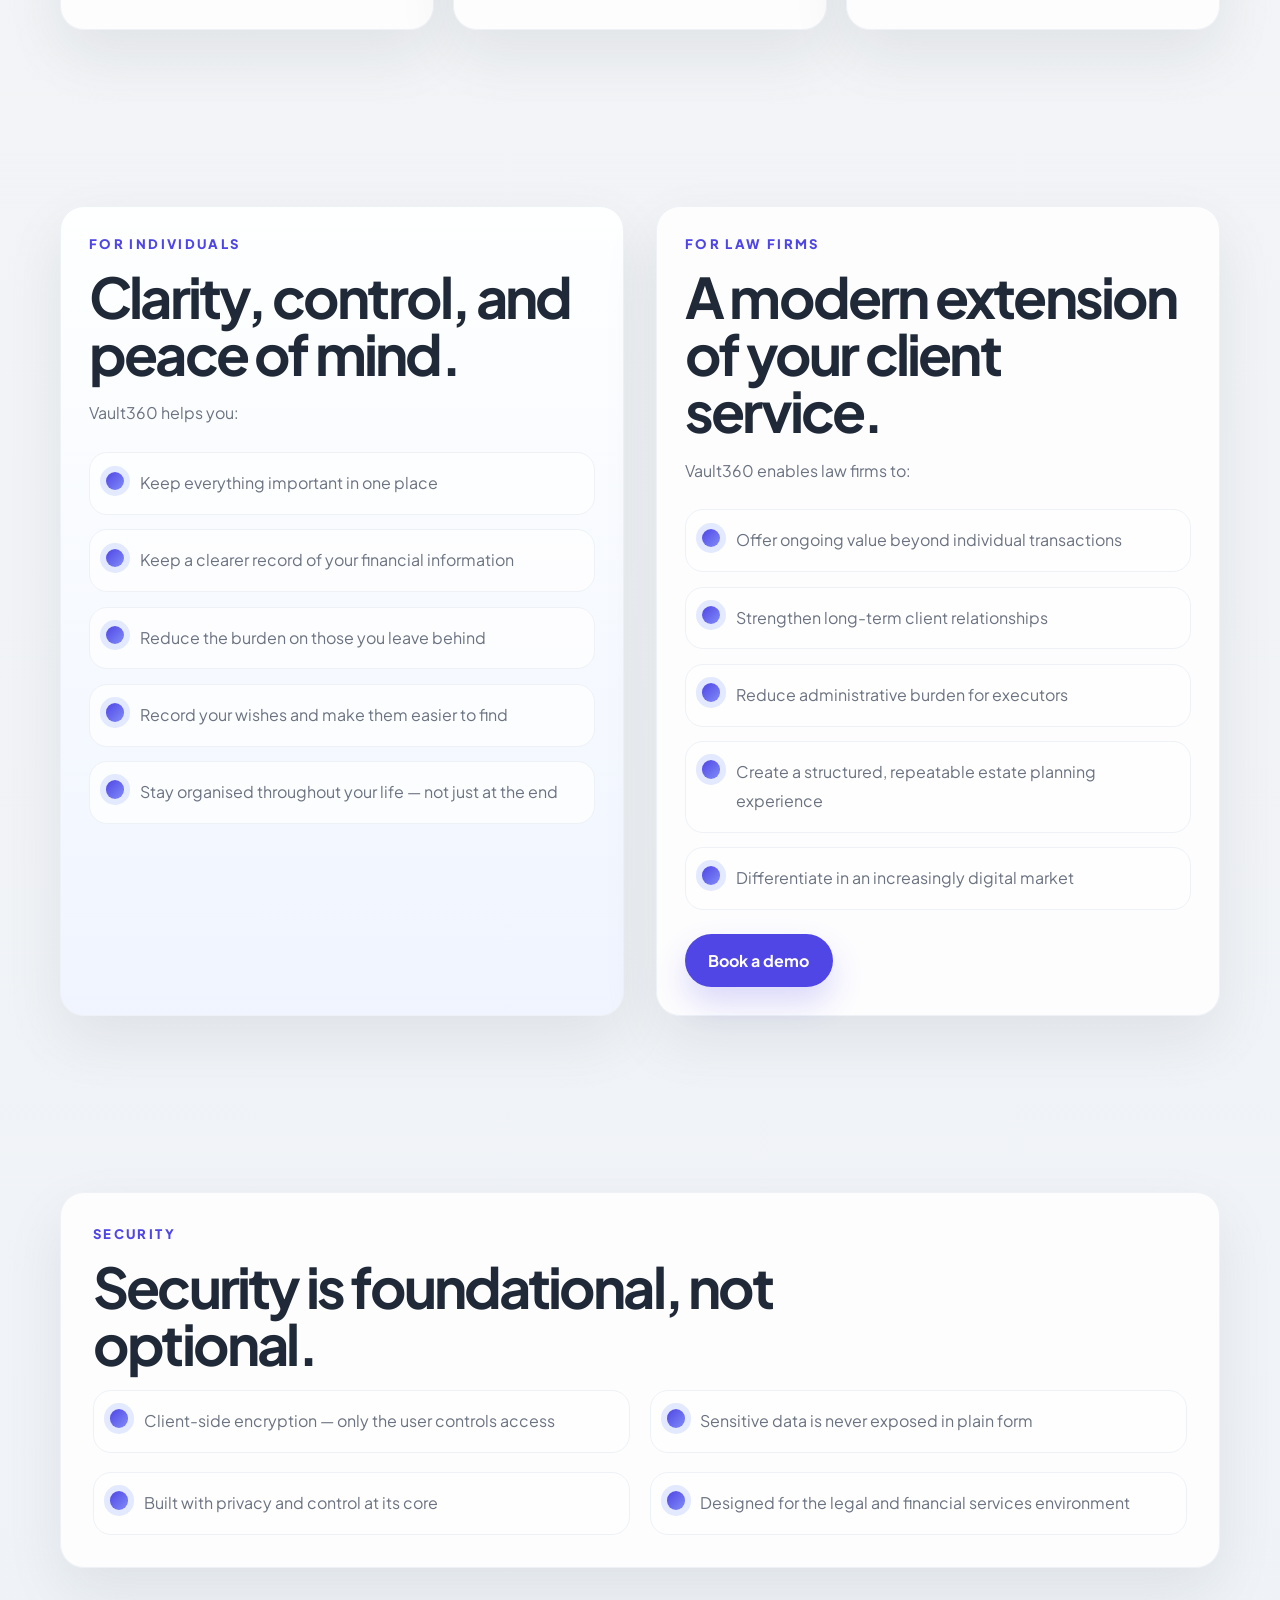
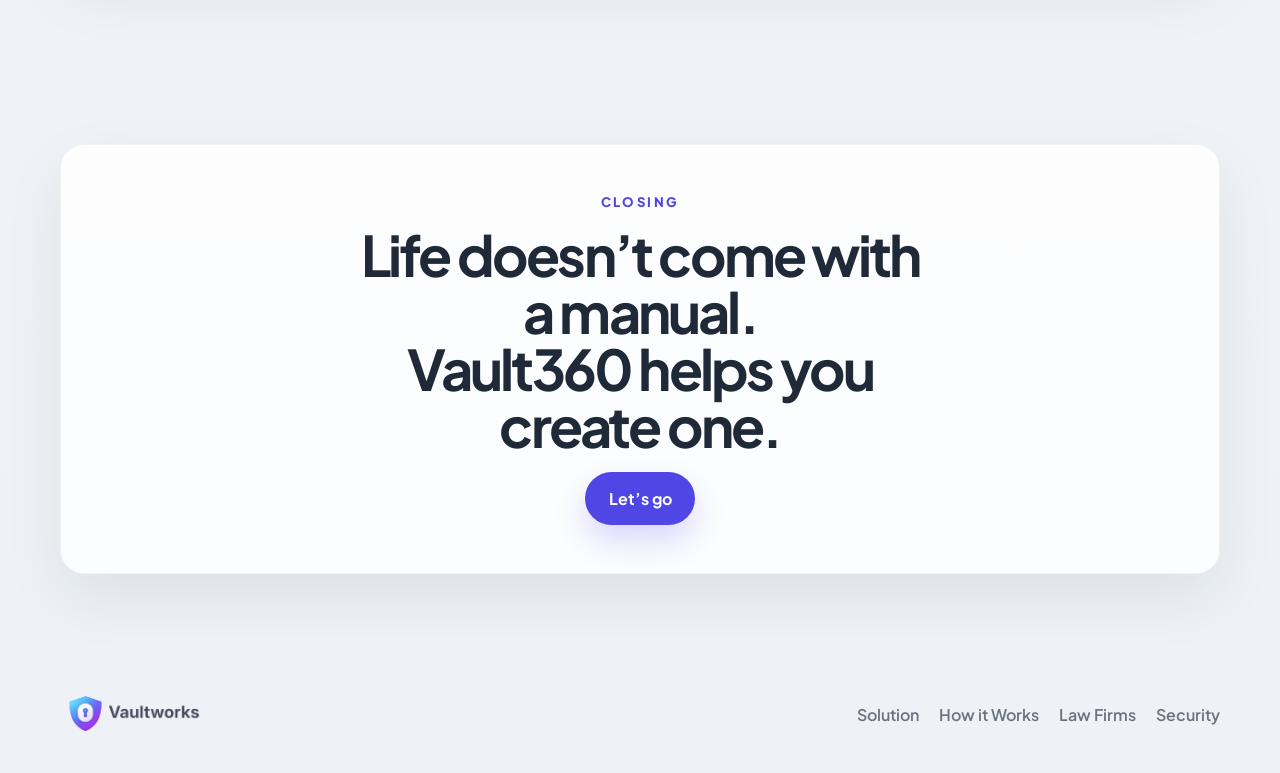
==== commit 73d2786e: "Remove pricing card and send CTAs to Vault360" ====
--- a/index.html
+++ b/index.html
@@ -48,7 +48,7 @@
           <h1>Vault360: A secure digital vault for life’s most important information</h1>
           <p class="lead">Vault360 helps individuals organise, protect, and share their assets, documents, and wishes — ensuring everything is accessible when it matters most.</p>
           <div class="hero-actions">
-            <a class="button" href="https://vault360.co.uk" target="_blank">Let’s go</a>
+            <a class="button" href="https://vault360.co.uk">Let’s go</a>
             <a class="button button-secondary" href="#how-it-works">How it Works</a>
           </div>
         </div>
@@ -112,7 +112,7 @@
       <div class="container split-layout">
         <div>
           <p class="section-kicker">Solution</p>
-          <h2>Vault360 gives individuals a single, secure place to organise and manage their life.</h2>
+          <h2>Vault360 gives individuals a single, secure place to organise the information that matters across life, planning, and administration.</h2>
           <div class="stack-list">
             <div class="list-item">Store key documents and personal data securely</div>
             <div class="list-item">Record assets, liabilities, and important accounts</div>
@@ -178,9 +178,9 @@
           <p class="section-summary">Vault360 helps you:</p>
           <div class="stack-list">
             <div class="list-item">Keep everything important in one place</div>
-            <div class="list-item">Get a full picture of your financial situation</div>
+            <div class="list-item">Keep a clearer record of your financial information</div>
             <div class="list-item">Reduce the burden on those you leave behind</div>
-            <div class="list-item">Ensure your wishes are clear and accessible</div>
+            <div class="list-item">Record your wishes and make them easier to find</div>
             <div class="list-item">Stay organised throughout your life — not just at the end</div>
           </div>
         </article>
@@ -219,14 +219,14 @@
       <div class="container closing-panel">
         <p class="section-kicker">Closing</p>
         <h2>Life doesn’t come with a manual.<br>Vault360 helps you create one.</h2>
-        <a class="button" href="https://vault360.co.uk" target="_blank">Let’s go</a>
+        <a class="button" href="https://vault360.co.uk">Let’s go</a>
       </div>
     </section>
 
     <section class="section demo-section is-hidden" id="demo-form" aria-hidden="true">
       <div class="container demo-panel">
         <p class="section-kicker">Book a Demo</p>
-        <h2>See Vault360 in action.</h2>
+        <h2>See how Law Firms use Vault360.</h2>
         <div class="hs-form-frame hubspot-form-container" data-region="eu1" data-form-id="9f4dad7c-15ca-4f42-bc0c-88ce9c1a9a01" data-portal-id="147949500"></div>
       </div>
     </section>
--- a/style.css
+++ b/style.css
@@ -477,6 +477,11 @@
   transition: opacity 220ms ease;
 }
 
+.pricing-section {
+  transition: opacity 220ms ease;
+}
+
+.pricing-section.is-hidden,
 .demo-section.is-hidden {
   max-height: 0;
   padding-top: 0;
@@ -486,12 +491,45 @@
   pointer-events: none;
 }
 
+.pricing-panel,
 .demo-panel {
-  padding: 2rem;
+  padding: 2.5rem;
   background: rgba(255, 255, 255, 0.9);
   border: 1px solid var(--border);
   border-radius: var(--radius);
   box-shadow: var(--shadow);
+}
+
+.pricing-panel stripe-pricing-table {
+  display: block;
+  margin-top: 1rem;
+}
+
+.pricing-table-shell {
+  margin-top: 1rem;
+  padding: 1.5rem;
+  border: 1px solid rgba(79, 70, 229, 0.12);
+  border-radius: 32px;
+  background: #ffffff;
+  box-shadow:
+    0 18px 40px rgba(31, 41, 55, 0.08),
+    inset 0 1px 0 rgba(255, 255, 255, 0.8);
+  overflow: hidden;
+}
+
+.pricing-table-shell stripe-pricing-table {
+  margin-top: 0;
+  border-radius: 24px;
+}
+
+.pricing-message {
+  margin: 0;
+  padding: 3rem 1.5rem;
+  color: var(--foreground);
+  font-size: clamp(1.15rem, 2.2vw, 1.5rem);
+  font-weight: 600;
+  line-height: 1.6;
+  text-align: center;
 }
 
 .hubspot-form-container {
@@ -520,6 +558,11 @@
 
   .footer-wrap {
     gap: 1.5rem;
+  }
+
+  .pricing-panel,
+  .demo-panel {
+    padding: 2rem;
   }
 }
 
@@ -557,6 +600,11 @@
     padding: 4.25rem 0;
   }
 
+  .pricing-table-shell {
+    padding: 0.9rem;
+    border-radius: 24px;
+  }
+
   h1 {
     font-size: clamp(2.7rem, 13vw, 4.1rem);
   }
